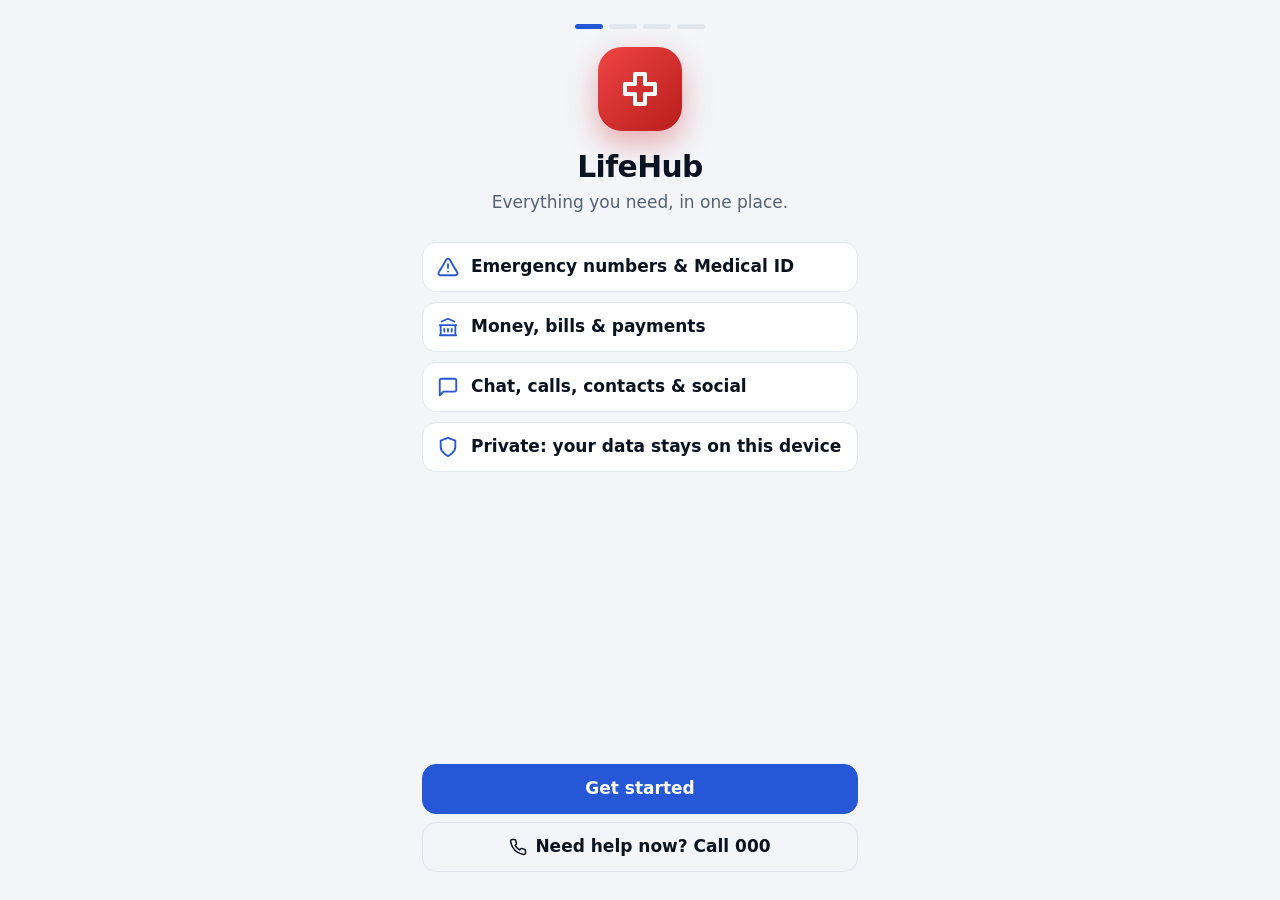
==== index.html @ 39a48b5c "Add LifeHub static PWA and GitHub Pages workflow. Serve the site from the repository root with relat" ====
<!doctype html>
<html lang="en">
<head>
<meta charset="utf-8">
<meta name="viewport" content="width=device-width, initial-scale=1, viewport-fit=cover">
<meta name="theme-color" content="#d61f1f">
<meta name="description" content="LifeHub: emergency info, health, money, messages, contacts, social and bills in one place.">
<meta name="apple-mobile-web-app-capable" content="yes">
<meta name="apple-mobile-web-app-title" content="LifeHub">
<title>LifeHub</title>
<link rel="manifest" href="manifest.webmanifest">
<link rel="icon" href="icons/icon.svg" type="image/svg+xml">
<link rel="apple-touch-icon" href="icons/icon-192.png">
<link rel="stylesheet" href="styles.css">
</head>
<body>
<div id="app" aria-live="polite"></div>
<div id="toast" role="status" aria-live="polite"></div>
<input type="file" id="fileIn" hidden>
<noscript>LifeHub needs JavaScript enabled.</noscript>
<script src="app.js"></script>
</body>
</html>
---- styles.css ----
:root{--bg:#f3f5f9;--card:#fff;--card2:#f8fafc;--text:#0b1220;--muted:#566173;--line:#e2e7ef;--primary:#2557d6;--primary-soft:#e8eefc;--red:#d61f1f;--red-soft:#fdeaea;--green:#0f8a3c;--green-soft:#e2f5e9;--amber:#a85b06;--amber-soft:#fff2d9;--shadow:0 1px 2px rgba(16,24,40,.05),0 6px 18px rgba(16,24,40,.06);--r:18px;font-size:17px;color-scheme:light}
html.ts-large{font-size:19px} html.ts-xl{font-size:21.5px}
html[data-theme=dark]{--bg:#0a0e15;--card:#141a25;--card2:#1a2230;--text:#eef2f8;--muted:#9aa6b8;--line:#253043;--primary:#7aa0ff;--primary-soft:#1b2747;--red:#ff5a5a;--red-soft:#3b1518;--green:#3ddc84;--green-soft:#0f2e1d;--amber:#ffb547;--amber-soft:#35260d;--shadow:none;color-scheme:dark}
*{box-sizing:border-box}
html,body{margin:0;background:var(--bg)}
body{color:var(--text);font-family:Inter,system-ui,-apple-system,"Segoe UI",Roboto,"Noto Sans",sans-serif;line-height:1.4;-webkit-tap-highlight-color:transparent;-webkit-font-smoothing:antialiased}
#app{max-width:480px;margin:0 auto;min-height:100vh;min-height:100dvh;position:relative;padding-bottom:env(safe-area-inset-bottom)}
a{color:inherit;text-decoration:none}
button{font:inherit;color:inherit;cursor:pointer}
input,select,textarea{font:inherit;color:var(--text)}
h1,h2,h3{margin:0;line-height:1.2}
.ic{flex:none;display:inline-block;vertical-align:middle}
.muted{color:var(--muted)} .small{font-size:.82rem} .red{color:var(--red)} .green{color:var(--green)} .amber{color:var(--amber)}
.sr{position:absolute;width:1px;height:1px;overflow:hidden;clip:rect(0 0 0 0)}
:focus-visible{outline:3px solid var(--primary);outline-offset:2px;border-radius:10px}

/* top bar */
.topbar{position:sticky;top:0;z-index:20;display:flex;align-items:center;gap:8px;padding:calc(10px + env(safe-area-inset-top)) 12px 10px;background:color-mix(in srgb,var(--bg) 88%,transparent);backdrop-filter:blur(12px);-webkit-backdrop-filter:blur(12px)}
.topbar h1{flex:1;font-size:1.3rem;font-weight:750;letter-spacing:-.01em;white-space:nowrap;overflow:hidden;text-overflow:ellipsis}
.topbar.red{background:var(--red);color:#fff}
.tb-right{display:flex;gap:6px}
.iconbtn{display:inline-grid;place-items:center;width:44px;height:44px;border-radius:14px;border:0;background:var(--card);box-shadow:var(--shadow);color:var(--text);position:relative}
.topbar.red .iconbtn{background:rgba(255,255,255,.18);color:#fff;box-shadow:none}
.iconbtn-sp{width:44px;height:44px;display:inline-block}
.content{padding:6px 16px 40px}

/* home */
.home-head{display:flex;align-items:center;gap:10px;padding:calc(18px + env(safe-area-inset-top)) 16px 12px}
.home-head .hello{flex:1}
.home-head .hello small{display:block;color:var(--muted);font-size:.9rem}
.home-head .hello b{font-size:1.55rem;letter-spacing:-.02em;font-weight:800}
.banners{display:flex;flex-direction:column;gap:10px;padding:4px 16px 28px}
.banner{display:flex;align-items:center;gap:14px;min-height:76px;padding:12px 14px;border-radius:var(--r);background:var(--card);box-shadow:var(--shadow);border:1px solid var(--line);position:relative}
.banner .chip{width:50px;height:50px;border-radius:15px;display:grid;place-items:center;flex:none;color:#fff;font-size:1.5rem}
.banner .txt{flex:1;min-width:0}
.banner .txt b{display:block;font-size:1.18rem;font-weight:750;letter-spacing:-.01em}
.banner .txt span{display:block;color:var(--muted);font-size:.86rem;white-space:nowrap;overflow:hidden;text-overflow:ellipsis}
.banner .chev{color:var(--muted)}
.banner.emergency{background:linear-gradient(135deg,#e32626,#b31515);color:#fff;border:0;min-height:96px;box-shadow:0 8px 24px rgba(214,31,31,.35)}
.banner.emergency .chip{background:rgba(255,255,255,.2)}
.banner.emergency .txt b{font-size:1.5rem;letter-spacing:.04em}
.banner.emergency .txt span,.banner.emergency .chev{color:rgba(255,255,255,.9)}
.badge{min-width:24px;height:24px;padding:0 7px;border-radius:12px;background:var(--red);color:#fff;font-size:.78rem;font-weight:700;display:inline-grid;place-items:center}
.iconbtn .badge{position:absolute;top:-4px;right:-4px;min-width:20px;height:20px;font-size:.7rem}
.demo-tag{display:inline-block;font-size:.7rem;font-weight:700;letter-spacing:.06em;text-transform:uppercase;padding:3px 8px;border-radius:8px;background:var(--amber-soft);color:var(--amber)}

/* cards & lists */
.card{background:var(--card);border-radius:var(--r);box-shadow:var(--shadow);border:1px solid var(--line);padding:14px;margin:0 0 12px}
.card h3{font-size:1.02rem;font-weight:700;display:flex;align-items:center;gap:8px;margin-bottom:8px}
.sec-h{display:flex;align-items:center;justify-content:space-between;margin:18px 2px 8px}
.sec-h h2{font-size:1.05rem;font-weight:750}
.list{background:var(--card);border-radius:var(--r);box-shadow:var(--shadow);border:1px solid var(--line);overflow:hidden;margin-bottom:12px}
.li{display:flex;align-items:center;gap:12px;padding:12px 14px;min-height:62px;border-top:1px solid var(--line);width:100%;background:none;border-left:0;border-right:0;border-bottom:0;text-align:left}
.li:first-child{border-top:0}
.li .grow{flex:1;min-width:0}
.li .grow b{display:block;font-weight:650;font-size:1rem}
.li .grow span{display:block;color:var(--muted);font-size:.85rem;overflow:hidden;text-overflow:ellipsis}
.li .amt{font-weight:750;white-space:nowrap}
.empty{padding:18px 14px;color:var(--muted);text-align:center;font-size:.92rem}
.av{width:44px;height:44px;border-radius:50%;display:grid;place-items:center;font-weight:750;color:#fff;flex:none;font-size:.95rem}
.callbtn{width:52px;height:52px;border-radius:50%;display:grid;place-items:center;background:var(--green);color:#fff;flex:none;border:0;box-shadow:0 4px 12px rgba(15,138,60,.3)}
.callbtn.red{background:var(--red);box-shadow:0 4px 12px rgba(214,31,31,.3)}
.callbtn.sm{width:44px;height:44px}
.tag{display:inline-block;font-size:.75rem;font-weight:650;padding:2px 8px;border-radius:999px;background:var(--card2);border:1px solid var(--line);color:var(--muted);margin:2px 4px 2px 0}
.tag.red{background:var(--red-soft);color:var(--red);border-color:transparent}
.tag.amber{background:var(--amber-soft);color:var(--amber);border-color:transparent}
.tag.green{background:var(--green-soft);color:var(--green);border-color:transparent}
.tag.blue{background:var(--primary-soft);color:var(--primary);border-color:transparent}
.notice{display:flex;gap:10px;align-items:flex-start;padding:10px 12px;border-radius:14px;background:var(--amber-soft);color:var(--amber);font-size:.85rem;margin-bottom:12px}
.notice.blue{background:var(--primary-soft);color:var(--primary)}

/* buttons */
.btn{display:inline-flex;align-items:center;justify-content:center;gap:8px;min-height:50px;padding:0 18px;border-radius:14px;border:1px solid var(--line);background:var(--card);font-weight:650;font-size:1rem;color:var(--text)}
.btn.primary{background:var(--primary);border-color:var(--primary);color:#fff}
.btn.redb{background:var(--red);border-color:var(--red);color:#fff}
.btn.greenb{background:var(--green);border-color:var(--green);color:#fff}
.btn.ghost{background:transparent}
.btn.danger{color:var(--red)}
.btn.full{width:100%}
.btn.sm{min-height:38px;padding:0 12px;font-size:.88rem;border-radius:11px}
.btn:disabled{opacity:.5}
.row{display:flex;align-items:center} .gap{gap:10px} .wrap{flex-wrap:wrap} .between{justify-content:space-between}
.row.gap > .btn{flex:1}
.actions{display:grid;grid-template-columns:repeat(3,1fr);gap:10px;margin:4px 0 14px}
.act{display:flex;flex-direction:column;align-items:center;gap:6px;padding:14px 6px;border-radius:16px;background:var(--card);border:1px solid var(--line);box-shadow:var(--shadow);font-weight:650;font-size:.86rem;text-align:center}
.act .ic{color:var(--primary)}
.linkbtn{background:none;border:0;color:var(--primary);font-weight:650;padding:8px;font-size:.92rem}

/* forms */
.fld{display:block;margin:0 0 12px}
.fld>span{display:block;font-size:.85rem;font-weight:650;color:var(--muted);margin:0 0 5px 2px}
.fld input,.fld select,.fld textarea,.input{width:100%;min-height:50px;padding:12px 14px;border-radius:13px;border:1.5px solid var(--line);background:var(--card2);font-size:1rem;outline:none}
.fld textarea{min-height:90px;resize:vertical}
.fld input:focus,.fld select:focus,.fld textarea:focus,.input:focus{border-color:var(--primary)}
.fld.chk{display:flex;gap:10px;align-items:center;min-height:44px}
.fld.chk input{width:24px;height:24px;min-height:0;accent-color:var(--primary)}
.fld.chk span{margin:0;color:var(--text);font-size:1rem;font-weight:550}
.searchbox{position:relative;margin:0 0 12px}
.searchbox .ic{position:absolute;left:14px;top:50%;transform:translateY(-50%);color:var(--muted)}
.searchbox input{padding-left:44px}
.switch{position:relative;width:52px;height:32px;flex:none}
.switch input{opacity:0;width:0;height:0}
.switch i{position:absolute;inset:0;border-radius:999px;background:var(--line);transition:.2s}
.switch i:after{content:"";position:absolute;left:3px;top:3px;width:26px;height:26px;border-radius:50%;background:#fff;box-shadow:0 1px 3px rgba(0,0,0,.25);transition:.2s}
.switch input:checked+i{background:var(--green)}
.switch input:checked+i:after{transform:translateX(20px)}
.seg{display:flex;background:var(--card2);border:1px solid var(--line);border-radius:13px;padding:3px;gap:3px}
.seg button{flex:1;border:0;background:none;min-height:40px;border-radius:10px;font-weight:650;font-size:.88rem;color:var(--muted)}
.seg button.on{background:var(--card);color:var(--text);box-shadow:var(--shadow)}

/* sheet */
.sheet-wrap{position:fixed;inset:0;z-index:100;display:flex;align-items:flex-end;justify-content:center}
.sheet-bg{position:absolute;inset:0;background:rgba(6,10,18,.5);opacity:0;transition:opacity .2s}
.sheet{position:relative;width:100%;max-width:480px;max-height:92vh;overflow:auto;background:var(--card);border-radius:24px 24px 0 0;padding:10px 18px calc(22px + env(safe-area-inset-bottom));transform:translateY(100%);transition:transform .25s cubic-bezier(.2,.8,.2,1)}
.sheet-wrap.open .sheet{transform:none}.sheet-wrap.open .sheet-bg{opacity:1}
.sheet h2{font-size:1.3rem;margin:6px 0 6px}
.sheet p{margin:0 0 14px}
.grab{width:44px;height:5px;border-radius:3px;background:var(--line);margin:0 auto 10px}

/* toast */
#toast{position:fixed;left:50%;bottom:calc(24px + env(safe-area-inset-bottom));transform:translate(-50%,30px);background:#111827;color:#fff;padding:12px 18px;border-radius:14px;font-weight:600;font-size:.92rem;opacity:0;pointer-events:none;transition:.25s;z-index:200;max-width:92vw;text-align:center;box-shadow:0 10px 30px rgba(0,0,0,.25)}
#toast.show{opacity:1;transform:translate(-50%,0)}

/* onboarding & lock */
.onb,.lock{min-height:100vh;min-height:100dvh;display:flex;flex-direction:column;padding:calc(24px + env(safe-area-inset-top)) 22px 28px}
.onb-dots{display:flex;gap:6px;justify-content:center;margin-bottom:18px}
.onb-dots i{width:28px;height:5px;border-radius:3px;background:var(--line)} .onb-dots i.on{background:var(--primary)}
.logo{width:84px;height:84px;border-radius:24px;background:linear-gradient(135deg,#ef4444,#b91c1c);display:grid;place-items:center;color:#fff;box-shadow:0 12px 30px rgba(214,31,31,.35);margin:0 auto}
.onb h1,.lock h1{font-size:1.75rem;font-weight:800;letter-spacing:-.02em;text-align:center;margin:18px 0 6px}
.onb .lead,.lock .lead{text-align:center;color:var(--muted);margin:0 0 22px}
.onb .spacer,.lock .spacer{flex:1}
.feat{display:grid;gap:10px;margin:6px 0 22px}
.feat div{display:flex;gap:12px;align-items:center;padding:12px 14px;background:var(--card);border-radius:14px;border:1px solid var(--line);font-weight:600}
.feat .ic{color:var(--primary)}
.method{display:flex;align-items:center;gap:14px;width:100%;padding:14px;border-radius:16px;border:2px solid var(--line);background:var(--card);margin-bottom:10px;text-align:left}
.method.on{border-color:var(--primary);background:var(--primary-soft)}
.method .mi{width:44px;height:44px;border-radius:12px;display:grid;place-items:center;background:var(--card2);border:1px solid var(--line);font-weight:800;font-size:1.15rem;flex:none}
.method b{display:block;font-size:1.02rem}.method span{color:var(--muted);font-size:.85rem}
.pin-dots{display:flex;gap:14px;justify-content:center;margin:14px 0 18px}
.pin-dots i{width:16px;height:16px;border-radius:50%;border:2px solid var(--muted)}
.pin-dots i.on{background:var(--text);border-color:var(--text)}
.pin-dots.shake{animation:shake .35s}
@keyframes shake{25%{transform:translateX(-8px)}75%{transform:translateX(8px)}}
.keypad{display:grid;grid-template-columns:repeat(3,76px);gap:14px 26px;justify-content:center;margin-bottom:14px}
.key{width:76px;height:76px;border-radius:50%;border:1px solid var(--line);background:var(--card);font-size:1.7rem;font-weight:600;box-shadow:var(--shadow)}
.key:active{background:var(--primary-soft)}
.lock-emerg{display:grid;grid-template-columns:1fr 1fr;gap:10px;margin-top:14px}
.bigbio{display:flex;flex-direction:column;align-items:center;gap:10px;width:100%;padding:22px;border-radius:20px;border:2px dashed var(--line);background:var(--card2);font-weight:650;margin-bottom:8px}
.bigbio .ic{color:var(--primary)}

/* emergency */
.sos{display:flex;align-items:center;gap:14px;padding:18px;border-radius:22px;background:linear-gradient(135deg,#e32626,#b31515);color:#fff;box-shadow:0 10px 26px rgba(214,31,31,.35);margin-bottom:12px}
.sos .num{font-size:2.4rem;font-weight:850;letter-spacing:.04em;line-height:1}
.sos .grow{flex:1}.sos small{display:block;opacity:.9;font-size:.88rem;margin-top:4px}
.sos .callbtn{width:64px;height:64px;background:#fff;color:var(--red)}
.qgrid{display:grid;grid-template-columns:1fr 1fr;gap:10px;margin-bottom:12px}
.qbtn{display:flex;flex-direction:column;gap:6px;padding:14px;border-radius:16px;background:var(--card);border:1px solid var(--line);box-shadow:var(--shadow);font-weight:700;text-align:left}
.qbtn .ic{color:var(--red)} .qbtn span{font-weight:500;font-size:.8rem;color:var(--muted)}
.num-pill{font-weight:800;font-variant-numeric:tabular-nums;color:var(--red);white-space:nowrap}

/* medical */
.medhead{display:grid;grid-template-columns:1fr 1fr;gap:10px;margin-bottom:12px}
.stat{padding:14px;border-radius:16px;background:var(--card);border:1px solid var(--line);box-shadow:var(--shadow)}
.stat small{display:block;color:var(--muted);font-weight:650;font-size:.78rem;text-transform:uppercase;letter-spacing:.05em}
.stat b{font-size:1.6rem;font-weight:850}
.stat.redbg{background:var(--red-soft);border-color:transparent}.stat.redbg b{color:var(--red)}
.mid-hero{background:linear-gradient(135deg,#e32626,#b31515);color:#fff;border-radius:22px;padding:18px;margin-bottom:12px}
.mid-hero h2{font-size:1.5rem}.mid-hero .row{gap:18px;margin-top:10px}
.mid-hero small{display:block;opacity:.85;font-size:.75rem;text-transform:uppercase;letter-spacing:.06em}
.mid-hero b{font-size:1.3rem}

/* banking */
.bcards{display:flex;gap:12px;overflow-x:auto;scroll-snap-type:x mandatory;margin:0 -16px 12px;padding:4px 16px 8px}
.bcard{flex:0 0 82%;scroll-snap-align:center;border-radius:20px;padding:16px;color:#fff;min-height:150px;display:flex;flex-direction:column;justify-content:space-between;box-shadow:0 10px 24px rgba(16,24,40,.18);border:0;text-align:left}
.bcard small{opacity:.85}.bcard .bal{font-size:1.8rem;font-weight:800;letter-spacing:-.02em}
.total{display:flex;justify-content:space-between;align-items:baseline;margin:2px 2px 10px}
.total b{font-size:1.6rem;font-weight:850;letter-spacing:-.02em}
.paycard{border-radius:22px;padding:18px;color:#fff;min-height:190px;display:flex;flex-direction:column;justify-content:space-between;box-shadow:0 14px 30px rgba(16,24,40,.25);margin-bottom:14px}
.feebox{border:1px solid var(--line);border-radius:16px;background:var(--card);overflow:hidden;margin-bottom:14px}
.feebox div{display:flex;justify-content:space-between;padding:12px 14px;border-top:1px solid var(--line)}
.feebox div:first-child{border-top:0}
.feebox .tot{font-weight:800;font-size:1.1rem;background:var(--card2)}
.nfc{display:grid;place-items:center;margin:26px auto 18px;width:190px;height:190px;border-radius:50%;background:var(--primary-soft);color:var(--primary);position:relative}
.nfc:before,.nfc:after{content:"";position:absolute;inset:0;border-radius:50%;border:3px solid var(--primary);opacity:0;animation:ring 2s infinite}
.nfc:after{animation-delay:1s}
@keyframes ring{0%{transform:scale(.7);opacity:.8}100%{transform:scale(1.25);opacity:0}}
.okc{width:110px;height:110px;border-radius:50%;background:var(--green);color:#fff;display:grid;place-items:center;margin:30px auto 16px;box-shadow:0 12px 30px rgba(15,138,60,.35)}
.amount-in{font-size:2.2rem!important;font-weight:800;text-align:center}

/* chat */
.netchip{display:inline-flex;align-items:center;gap:6px;padding:6px 11px;border-radius:999px;font-size:.8rem;font-weight:700;background:var(--green-soft);color:var(--green)}
.netchip.warn{background:var(--amber-soft);color:var(--amber)}.netchip.bad{background:var(--red-soft);color:var(--red)}
.thread{display:flex;flex-direction:column;height:100vh;height:100dvh}
.msgs{flex:1;overflow-y:auto;padding:10px 14px;display:flex;flex-direction:column;gap:6px}
.bub{max-width:78%;padding:10px 14px;border-radius:20px;background:var(--card);border:1px solid var(--line);font-size:1rem;word-wrap:break-word}
.bub.me{align-self:flex-end;background:var(--primary);color:#fff;border-color:var(--primary);border-bottom-right-radius:6px}
.bub.them{align-self:flex-start;border-bottom-left-radius:6px}
.bub time{display:block;font-size:.7rem;opacity:.7;margin-top:3px}
.composer{display:flex;gap:8px;padding:10px 12px calc(10px + env(safe-area-inset-bottom));border-top:1px solid var(--line);background:var(--card)}
.composer input{flex:1;min-height:48px;border-radius:24px;border:1.5px solid var(--line);background:var(--card2);padding:0 16px;outline:none}
.composer button{width:48px;height:48px;border-radius:50%;border:0;background:var(--primary);color:#fff;display:grid;place-items:center}
.call{min-height:100vh;min-height:100dvh;background:linear-gradient(180deg,#0f172a,#1e293b);color:#fff;display:flex;flex-direction:column;align-items:center;padding:calc(40px + env(safe-area-inset-top)) 20px 40px;position:relative;overflow:hidden}
.call video{position:absolute;inset:0;width:100%;height:100%;object-fit:cover;opacity:.9}
.call .over{position:relative;display:flex;flex-direction:column;align-items:center;flex:1;width:100%}
.call .av{width:120px;height:120px;font-size:2.4rem;margin:30px 0 16px}
.call h1{font-size:1.8rem}
.call-ctrls{display:flex;gap:22px;margin-top:auto}
.call-ctrls button{width:66px;height:66px;border-radius:50%;border:0;background:rgba(255,255,255,.15);color:#fff;display:grid;place-items:center}
.call-ctrls button.on{background:#fff;color:#0f172a}
.call-ctrls .end{background:var(--red)}

/* social */
.plats{display:grid;grid-template-columns:repeat(2,1fr);gap:10px;margin-bottom:12px}
.plat{display:flex;align-items:center;gap:10px;padding:12px;border-radius:16px;background:var(--card);border:1px solid var(--line);box-shadow:var(--shadow);text-align:left;position:relative}
.pl{width:42px;height:42px;border-radius:12px;display:grid;place-items:center;color:#fff;font-weight:850;flex:none;font-size:1rem}
.plat b{display:block;font-size:.95rem}
.counts{display:flex;gap:6px;margin-top:3px}
.cnt{display:inline-flex;align-items:center;gap:3px;font-size:.75rem;font-weight:750;padding:1px 7px;border-radius:999px;background:var(--red-soft);color:var(--red)}
.cnt.zero{background:var(--card2);color:var(--muted)}
.compose textarea{width:100%;min-height:84px;border:0;background:transparent;resize:none;outline:none;font-size:1.02rem}
.preview{position:relative;margin:6px 0}.preview img,.preview video{width:100%;border-radius:14px;max-height:240px;object-fit:cover}
.chkrow{display:flex;flex-wrap:wrap;gap:8px;margin:8px 0 12px}
.chkp{display:inline-flex;align-items:center;gap:6px;padding:8px 12px;border-radius:999px;border:1.5px solid var(--line);font-weight:650;font-size:.86rem;cursor:pointer;background:var(--card2)}
.chkp input{accent-color:var(--primary);width:18px;height:18px}
.chkp:has(input:checked){border-color:var(--primary);background:var(--primary-soft);color:var(--primary)}

/* utilities */
.sumgrid{display:grid;grid-template-columns:1fr 1fr;gap:10px;margin-bottom:12px}
.sum{border-radius:18px;padding:14px}
.sum small{display:block;font-weight:700;font-size:.78rem;text-transform:uppercase;letter-spacing:.05em}
.sum b{font-size:1.65rem;font-weight:850;letter-spacing:-.02em}
.sum.owed{background:var(--red-soft);color:var(--red)}.sum.cred{background:var(--green-soft);color:var(--green)}
.bill.overdue{background:var(--red-soft)}
.bill .due{font-size:.82rem;font-weight:650}
.bill.paid .grow b,.bill.paid .amt{opacity:.5;text-decoration:line-through}

/* apps */
.appgrid{display:grid;grid-template-columns:repeat(4,1fr);gap:12px;margin-bottom:14px}
.app{display:flex;flex-direction:column;align-items:center;gap:6px;font-size:.78rem;font-weight:600;text-align:center;background:none;border:0;padding:0}
.app .ai{width:62px;height:62px;border-radius:18px;background:var(--card);border:1px solid var(--line);box-shadow:var(--shadow);display:grid;place-items:center;font-size:1.8rem}
.app.add .ai{border-style:dashed;color:var(--muted);box-shadow:none;background:transparent}
.reorder .li{min-height:56px}
.reorder .mv{width:40px;height:40px;border-radius:10px;border:1px solid var(--line);background:var(--card2);display:grid;place-items:center}
.reorder .mv:disabled{opacity:.3}
.footnote{color:var(--muted);font-size:.8rem;text-align:center;margin:18px 8px}

.li .grow .red,.li .grow span.red{color:var(--red)} .li .grow .amber{color:var(--amber)} .li .grow .green{color:var(--green)}
.li .grow span.tag{display:inline-block}
.li .grow span.tag.red{color:var(--red)}
.banner .txt em.owe{font-style:normal;font-weight:750;color:var(--red)}
.btn.sm{white-space:nowrap}
.bill .due{color:var(--muted);margin-top:2px}
.method b{color:var(--text)}
.bill .due span{display:inline}

/* ---- plans, ads, premium perks ---- */
.adslot{display:flex;align-items:center;gap:10px;margin:-14px 16px 24px;min-height:54px;max-height:64px;padding:8px 8px 8px 12px;border-radius:14px;border:1px dashed var(--line);background:var(--card2);font-size:.82rem;overflow:hidden}
.ad-lbl{flex:none;font-size:.66rem;font-weight:800;letter-spacing:.06em;padding:2px 6px;border-radius:6px;border:1px solid var(--muted);color:var(--muted)}
.ad-txt{flex:1;min-width:0}.ad-txt b,.ad-txt span{display:block;white-space:nowrap;overflow:hidden;text-overflow:ellipsis}
.ad-txt b{font-weight:650;font-size:.86rem}.ad-txt span{color:var(--muted);font-size:.76rem}
.ad-net{flex:1;min-width:0;height:50px}
.ad-go{flex:none;color:var(--primary);font-weight:700;font-size:.8rem;white-space:nowrap}
.ad-x{flex:none;width:36px;height:36px;border-radius:10px;border:0;background:none;color:var(--muted);display:grid;place-items:center}
.pbadge{display:inline-flex;align-items:center;gap:2px;vertical-align:middle;font-size:.68rem;font-weight:800;letter-spacing:.03em;padding:3px 8px;border-radius:999px;background:linear-gradient(135deg,#f5c451,#e09a1a);color:#3b2600;white-space:nowrap}
.plan-hero{padding:16px;border-radius:18px;background:var(--card);border:1px solid var(--line);box-shadow:var(--shadow);margin-bottom:12px}
.plan-hero.on{background:linear-gradient(135deg,#1e293b,#0f172a);color:#fff;border:0}
.cmp{background:var(--card);border:1px solid var(--line);border-radius:18px;overflow:hidden;box-shadow:var(--shadow);margin-bottom:14px;font-size:.84rem}
.cmp-h,.cmp-r{display:grid;grid-template-columns:1.25fr 1fr 1fr;gap:8px;padding:10px 12px;align-items:center}
.cmp-r{border-top:1px solid var(--line)}.cmp-r span:first-child{font-weight:650}
.cmp-h{background:var(--card2);font-size:.9rem}.cmp .pc{color:var(--primary);font-weight:700}
.price{display:flex;align-items:baseline;gap:8px;justify-content:center;margin:4px 0 14px}.price b{font-size:2.2rem;font-weight:850;letter-spacing:-.02em}.price span{color:var(--muted);font-size:.85rem}
.swatches{display:flex;flex-wrap:wrap;gap:10px;margin-top:10px}
.sw{width:40px;height:40px;border-radius:50%;border:3px solid var(--card);box-shadow:0 0 0 1px var(--line);color:#fff;display:grid;place-items:center}
.sw.on{box-shadow:0 0 0 3px var(--text)}
.skin{min-height:40px;padding:0 12px;border-radius:12px;border:1.5px solid var(--line);background:var(--card2);font-weight:650;font-size:.85rem;display:inline-flex;align-items:center;gap:4px}
.skin.on{border-color:var(--primary);color:var(--primary)}
.skin-midnight{background:#000;color:#fff;border-color:#333}.skin-forest{background:#123524;color:#d9f2e3;border-color:#1f4d35}
html[data-skin=midnight]{--bg:#000;--card:#0b0b0d;--card2:#121216;--line:#232329;--text:#f5f5f7;--muted:#9a9aa5}
html[data-skin=forest]{--bg:#0b1d15;--card:#11281d;--card2:#163224;--line:#21452f;--text:#e8f5ec;--muted:#9cc2ab;--green:#5ee39a;--green-soft:#123d27}
html.fast .sheet{transition-duration:.12s}html.fast .sheet-bg{transition-duration:.08s}html.fast #toast{transition-duration:.12s}
html.fast .switch i,html.fast .switch i:after{transition-duration:.1s}
html.icons-glass .banner .chip{border-radius:50%;background-image:linear-gradient(145deg,rgba(255,255,255,.45),rgba(255,255,255,0) 60%);box-shadow:inset 0 1px 1px rgba(255,255,255,.6),0 6px 14px rgba(0,0,0,.18)}
html.icons-glass .banner .chip .ic{stroke-width:1.7}
@media (prefers-reduced-motion:reduce){*{transition-duration:.01ms!important;animation-duration:.01ms!important}}
.updated{display:flex;align-items:center;gap:6px;margin:0 2px 8px}.updated .linkbtn{margin-left:auto;padding:4px}
.ptr{position:fixed;top:0;left:50%;transform:translate(-50%,-60px);z-index:150;background:var(--card);border:1px solid var(--line);box-shadow:var(--shadow);border-radius:999px;padding:8px 14px;font-weight:650;font-size:.85rem;opacity:0;transition:opacity .15s}
.ptr.show{opacity:1}
img{image-rendering:auto}
html.fast img{image-rendering:high-quality}
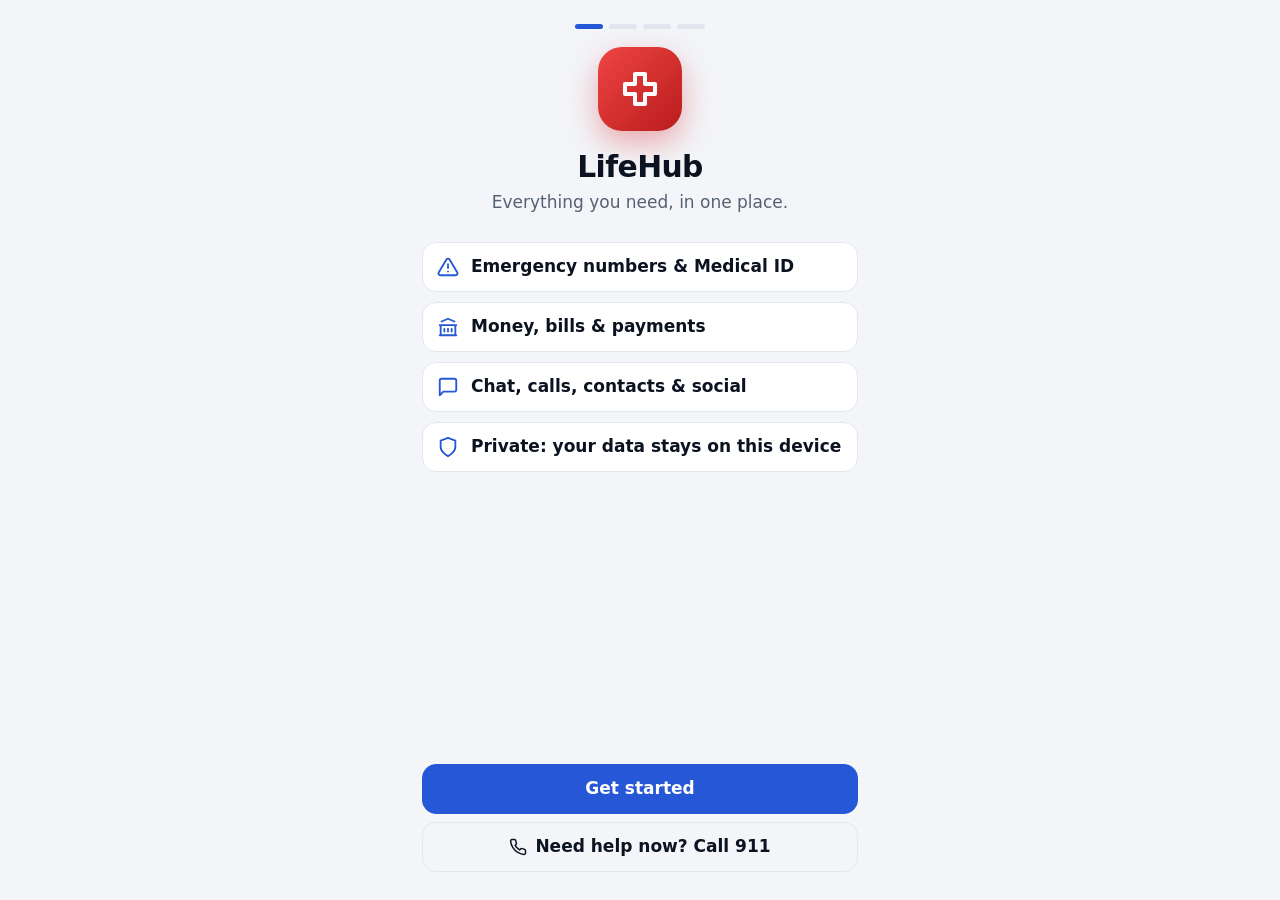
==== commit 36071433: "Add full language support with lazy translation files. Detect the UI language on first run, keep it " ====
--- a/index.html
+++ b/index.html
@@ -1,5 +1,5 @@
 <!doctype html>
-<html lang="en">
+<html lang="en-AU">
 <head>
 <meta charset="utf-8">
 <meta name="viewport" content="width=device-width, initial-scale=1, viewport-fit=cover">
@@ -18,6 +18,11 @@
 <div id="toast" role="status" aria-live="polite"></div>
 <input type="file" id="fileIn" hidden>
 <noscript>LifeHub needs JavaScript enabled.</noscript>
+<script src="i18n.js"></script>
+<script src="safety.js"></script>
 <script src="app.js"></script>
+<script>
+if ('serviceWorker' in navigator && /^https?:$/.test(location.protocol)) addEventListener('load', function () { navigator.serviceWorker.register('./sw.js', { scope: './' }).catch(function () {}); });
+</script>
 </body>
 </html>
--- a/styles.css
+++ b/styles.css
@@ -3,8 +3,9 @@
 html[data-theme=dark]{--bg:#0a0e15;--card:#141a25;--card2:#1a2230;--text:#eef2f8;--muted:#9aa6b8;--line:#253043;--primary:#7aa0ff;--primary-soft:#1b2747;--red:#ff5a5a;--red-soft:#3b1518;--green:#3ddc84;--green-soft:#0f2e1d;--amber:#ffb547;--amber-soft:#35260d;--shadow:none;color-scheme:dark}
 *{box-sizing:border-box}
 html,body{margin:0;background:var(--bg)}
-body{color:var(--text);font-family:Inter,system-ui,-apple-system,"Segoe UI",Roboto,"Noto Sans",sans-serif;line-height:1.4;-webkit-tap-highlight-color:transparent;-webkit-font-smoothing:antialiased}
-#app{max-width:480px;margin:0 auto;min-height:100vh;min-height:100dvh;position:relative;padding-bottom:env(safe-area-inset-bottom)}
+body{color:var(--text);font-family:system-ui,-apple-system,"Segoe UI",Roboto,"Noto Sans","Noto Sans Arabic","Noto Naskh Arabic","Noto Sans Hebrew","Noto Sans Devanagari","Noto Sans Bengali","Noto Sans Thai","Noto Sans SC","Noto Sans TC","Noto Sans JP","Noto Sans KR",sans-serif;line-height:1.4;-webkit-tap-highlight-color:transparent;-webkit-font-smoothing:antialiased}
+#app{max-width:480px;margin:0 auto;min-height:100vh;min-height:100dvh;position:relative;padding-bottom:env(safe-area-inset-bottom);overflow-x:clip}
+[dir=rtl] .ic.dir{transform:scaleX(-1)}
 a{color:inherit;text-decoration:none}
 button{font:inherit;color:inherit;cursor:pointer}
 input,select,textarea{font:inherit;color:var(--text)}
@@ -29,19 +30,20 @@
 .home-head .hello{flex:1}
 .home-head .hello small{display:block;color:var(--muted);font-size:.9rem}
 .home-head .hello b{font-size:1.55rem;letter-spacing:-.02em;font-weight:800}
-.banners{display:flex;flex-direction:column;gap:10px;padding:4px 16px 28px}
-.banner{display:flex;align-items:center;gap:14px;min-height:76px;padding:12px 14px;border-radius:var(--r);background:var(--card);box-shadow:var(--shadow);border:1px solid var(--line);position:relative}
+.banners{display:flex;flex-direction:column;gap:8px;padding:4px 16px 24px}
+.banner{display:flex;align-items:center;gap:14px;min-height:68px;padding:10px 14px;border-radius:var(--r);background:var(--card);box-shadow:var(--shadow);border:1px solid var(--line);position:relative}
 .banner .chip{width:50px;height:50px;border-radius:15px;display:grid;place-items:center;flex:none;color:#fff;font-size:1.5rem}
 .banner .txt{flex:1;min-width:0}
-.banner .txt b{display:block;font-size:1.18rem;font-weight:750;letter-spacing:-.01em}
-.banner .txt span{display:block;color:var(--muted);font-size:.86rem;white-space:nowrap;overflow:hidden;text-overflow:ellipsis}
+.banner .txt b{display:block;font-size:1.18rem;font-weight:750;letter-spacing:-.01em;overflow-wrap:anywhere}
+.banner .txt span{display:block;color:var(--muted);font-size:.86rem;overflow:hidden;display:-webkit-box;-webkit-line-clamp:2;-webkit-box-orient:vertical}
+html:is([lang|=ja],[lang|=zh],[lang|=ko]) .banner .txt b,html:is([lang|=ja],[lang|=zh],[lang|=ko]) .home-head .hello b{letter-spacing:0}
 .banner .chev{color:var(--muted)}
 .banner.emergency{background:linear-gradient(135deg,#e32626,#b31515);color:#fff;border:0;min-height:96px;box-shadow:0 8px 24px rgba(214,31,31,.35)}
 .banner.emergency .chip{background:rgba(255,255,255,.2)}
 .banner.emergency .txt b{font-size:1.5rem;letter-spacing:.04em}
 .banner.emergency .txt span,.banner.emergency .chev{color:rgba(255,255,255,.9)}
 .badge{min-width:24px;height:24px;padding:0 7px;border-radius:12px;background:var(--red);color:#fff;font-size:.78rem;font-weight:700;display:inline-grid;place-items:center}
-.iconbtn .badge{position:absolute;top:-4px;right:-4px;min-width:20px;height:20px;font-size:.7rem}
+.iconbtn .badge{position:absolute;top:-4px;inset-inline-end:-4px;min-width:20px;height:20px;font-size:.7rem}
 .demo-tag{display:inline-block;font-size:.7rem;font-weight:700;letter-spacing:.06em;text-transform:uppercase;padding:3px 8px;border-radius:8px;background:var(--amber-soft);color:var(--amber)}
 
 /* cards & lists */
@@ -50,12 +52,12 @@
 .sec-h{display:flex;align-items:center;justify-content:space-between;margin:18px 2px 8px}
 .sec-h h2{font-size:1.05rem;font-weight:750}
 .list{background:var(--card);border-radius:var(--r);box-shadow:var(--shadow);border:1px solid var(--line);overflow:hidden;margin-bottom:12px}
-.li{display:flex;align-items:center;gap:12px;padding:12px 14px;min-height:62px;border-top:1px solid var(--line);width:100%;background:none;border-left:0;border-right:0;border-bottom:0;text-align:left}
+.li{display:flex;align-items:center;gap:12px;padding:12px 14px;min-height:62px;border-top:1px solid var(--line);width:100%;background:none;border-inline:0;border-bottom:0;text-align:start}
 .li:first-child{border-top:0}
 .li .grow{flex:1;min-width:0}
 .li .grow b{display:block;font-weight:650;font-size:1rem}
 .li .grow span{display:block;color:var(--muted);font-size:.85rem;overflow:hidden;text-overflow:ellipsis}
-.li .amt{font-weight:750;white-space:nowrap}
+.li .amt{font-weight:750;white-space:normal;text-align:end;max-width:48%;overflow-wrap:anywhere;flex:none;line-height:1.2}
 .empty{padding:18px 14px;color:var(--muted);text-align:center;font-size:.92rem}
 .av{width:44px;height:44px;border-radius:50%;display:grid;place-items:center;font-weight:750;color:#fff;flex:none;font-size:.95rem}
 .callbtn{width:52px;height:52px;border-radius:50%;display:grid;place-items:center;background:var(--green);color:#fff;flex:none;border:0;box-shadow:0 4px 12px rgba(15,138,60,.3)}
@@ -70,7 +72,7 @@
 .notice.blue{background:var(--primary-soft);color:var(--primary)}
 
 /* buttons */
-.btn{display:inline-flex;align-items:center;justify-content:center;gap:8px;min-height:50px;padding:0 18px;border-radius:14px;border:1px solid var(--line);background:var(--card);font-weight:650;font-size:1rem;color:var(--text)}
+.btn{display:inline-flex;align-items:center;justify-content:center;gap:8px;min-height:50px;padding:8px 18px;border-radius:14px;border:1px solid var(--line);background:var(--card);font-weight:650;font-size:1rem;color:var(--text);text-align:center;overflow-wrap:anywhere;white-space:normal}
 .btn.primary{background:var(--primary);border-color:var(--primary);color:#fff}
 .btn.redb{background:var(--red);border-color:var(--red);color:#fff}
 .btn.greenb{background:var(--green);border-color:var(--green);color:#fff}
@@ -96,16 +98,17 @@
 .fld.chk input{width:24px;height:24px;min-height:0;accent-color:var(--primary)}
 .fld.chk span{margin:0;color:var(--text);font-size:1rem;font-weight:550}
 .searchbox{position:relative;margin:0 0 12px}
-.searchbox .ic{position:absolute;left:14px;top:50%;transform:translateY(-50%);color:var(--muted)}
-.searchbox input{padding-left:44px}
+.searchbox .ic{position:absolute;inset-inline-start:14px;top:50%;transform:translateY(-50%);color:var(--muted)}
+.searchbox input{padding-inline-start:44px}
 .switch{position:relative;width:52px;height:32px;flex:none}
 .switch input{opacity:0;width:0;height:0}
 .switch i{position:absolute;inset:0;border-radius:999px;background:var(--line);transition:.2s}
-.switch i:after{content:"";position:absolute;left:3px;top:3px;width:26px;height:26px;border-radius:50%;background:#fff;box-shadow:0 1px 3px rgba(0,0,0,.25);transition:.2s}
+.switch i:after{content:"";position:absolute;inset-inline-start:3px;top:3px;width:26px;height:26px;border-radius:50%;background:#fff;box-shadow:0 1px 3px rgba(0,0,0,.25);transition:.2s}
 .switch input:checked+i{background:var(--green)}
 .switch input:checked+i:after{transform:translateX(20px)}
+[dir=rtl] .switch input:checked+i:after{transform:translateX(-20px)}
 .seg{display:flex;background:var(--card2);border:1px solid var(--line);border-radius:13px;padding:3px;gap:3px}
-.seg button{flex:1;border:0;background:none;min-height:40px;border-radius:10px;font-weight:650;font-size:.88rem;color:var(--muted)}
+.seg button{flex:1;border:0;background:none;min-height:40px;border-radius:10px;font-weight:650;font-size:.88rem;color:var(--muted);white-space:normal;line-height:1.15;padding:4px}
 .seg button.on{background:var(--card);color:var(--text);box-shadow:var(--shadow)}
 
 /* sheet */
@@ -132,7 +135,7 @@
 .feat{display:grid;gap:10px;margin:6px 0 22px}
 .feat div{display:flex;gap:12px;align-items:center;padding:12px 14px;background:var(--card);border-radius:14px;border:1px solid var(--line);font-weight:600}
 .feat .ic{color:var(--primary)}
-.method{display:flex;align-items:center;gap:14px;width:100%;padding:14px;border-radius:16px;border:2px solid var(--line);background:var(--card);margin-bottom:10px;text-align:left}
+.method{display:flex;align-items:center;gap:14px;width:100%;padding:14px;border-radius:16px;border:2px solid var(--line);background:var(--card);margin-bottom:10px;text-align:start}
 .method.on{border-color:var(--primary);background:var(--primary-soft)}
 .method .mi{width:44px;height:44px;border-radius:12px;display:grid;place-items:center;background:var(--card2);border:1px solid var(--line);font-weight:800;font-size:1.15rem;flex:none}
 .method b{display:block;font-size:1.02rem}.method span{color:var(--muted);font-size:.85rem}
@@ -154,7 +157,7 @@
 .sos .grow{flex:1}.sos small{display:block;opacity:.9;font-size:.88rem;margin-top:4px}
 .sos .callbtn{width:64px;height:64px;background:#fff;color:var(--red)}
 .qgrid{display:grid;grid-template-columns:1fr 1fr;gap:10px;margin-bottom:12px}
-.qbtn{display:flex;flex-direction:column;gap:6px;padding:14px;border-radius:16px;background:var(--card);border:1px solid var(--line);box-shadow:var(--shadow);font-weight:700;text-align:left}
+.qbtn{display:flex;flex-direction:column;gap:6px;padding:14px;border-radius:16px;background:var(--card);border:1px solid var(--line);box-shadow:var(--shadow);font-weight:700;text-align:start}
 .qbtn .ic{color:var(--red)} .qbtn span{font-weight:500;font-size:.8rem;color:var(--muted)}
 .num-pill{font-weight:800;font-variant-numeric:tabular-nums;color:var(--red);white-space:nowrap}
 
@@ -171,13 +174,14 @@
 
 /* banking */
 .bcards{display:flex;gap:12px;overflow-x:auto;scroll-snap-type:x mandatory;margin:0 -16px 12px;padding:4px 16px 8px}
-.bcard{flex:0 0 82%;scroll-snap-align:center;border-radius:20px;padding:16px;color:#fff;min-height:150px;display:flex;flex-direction:column;justify-content:space-between;box-shadow:0 10px 24px rgba(16,24,40,.18);border:0;text-align:left}
-.bcard small{opacity:.85}.bcard .bal{font-size:1.8rem;font-weight:800;letter-spacing:-.02em}
-.total{display:flex;justify-content:space-between;align-items:baseline;margin:2px 2px 10px}
-.total b{font-size:1.6rem;font-weight:850;letter-spacing:-.02em}
+.bcard{flex:0 0 82%;scroll-snap-align:center;border-radius:20px;padding:16px;color:#fff;min-height:150px;display:flex;flex-direction:column;justify-content:space-between;box-shadow:0 10px 24px rgba(16,24,40,.18);border:0;text-align:start}
+.bcard small{opacity:.85}.bcard .bal{font-size:clamp(1.15rem,5vw,1.8rem);font-weight:800;letter-spacing:-.02em;overflow-wrap:anywhere;line-height:1.15}
+.total{display:flex;justify-content:space-between;align-items:baseline;flex-wrap:wrap;gap:4px 10px;margin:2px 2px 10px}
+.total b{font-size:clamp(1.05rem,4.8vw,1.6rem);font-weight:850;letter-spacing:-.02em;overflow-wrap:anywhere;text-align:end;max-width:100%;line-height:1.15}
 .paycard{border-radius:22px;padding:18px;color:#fff;min-height:190px;display:flex;flex-direction:column;justify-content:space-between;box-shadow:0 14px 30px rgba(16,24,40,.25);margin-bottom:14px}
 .feebox{border:1px solid var(--line);border-radius:16px;background:var(--card);overflow:hidden;margin-bottom:14px}
-.feebox div{display:flex;justify-content:space-between;padding:12px 14px;border-top:1px solid var(--line)}
+.feebox div{display:flex;justify-content:space-between;flex-wrap:wrap;gap:4px 12px;padding:12px 14px;border-top:1px solid var(--line)}
+.feebox div span:last-child,.feebox div b{overflow-wrap:anywhere;text-align:end}
 .feebox div:first-child{border-top:0}
 .feebox .tot{font-weight:800;font-size:1.1rem;background:var(--card2)}
 .nfc{display:grid;place-items:center;margin:26px auto 18px;width:190px;height:190px;border-radius:50%;background:var(--primary-soft);color:var(--primary);position:relative}
@@ -193,8 +197,8 @@
 .thread{display:flex;flex-direction:column;height:100vh;height:100dvh}
 .msgs{flex:1;overflow-y:auto;padding:10px 14px;display:flex;flex-direction:column;gap:6px}
 .bub{max-width:78%;padding:10px 14px;border-radius:20px;background:var(--card);border:1px solid var(--line);font-size:1rem;word-wrap:break-word}
-.bub.me{align-self:flex-end;background:var(--primary);color:#fff;border-color:var(--primary);border-bottom-right-radius:6px}
-.bub.them{align-self:flex-start;border-bottom-left-radius:6px}
+.bub.me{align-self:flex-end;background:var(--primary);color:#fff;border-color:var(--primary);border-end-end-radius:6px}
+.bub.them{align-self:flex-start;border-end-start-radius:6px}
 .bub time{display:block;font-size:.7rem;opacity:.7;margin-top:3px}
 .composer{display:flex;gap:8px;padding:10px 12px calc(10px + env(safe-area-inset-bottom));border-top:1px solid var(--line);background:var(--card)}
 .composer input{flex:1;min-height:48px;border-radius:24px;border:1.5px solid var(--line);background:var(--card2);padding:0 16px;outline:none}
@@ -228,7 +232,7 @@
 .sumgrid{display:grid;grid-template-columns:1fr 1fr;gap:10px;margin-bottom:12px}
 .sum{border-radius:18px;padding:14px}
 .sum small{display:block;font-weight:700;font-size:.78rem;text-transform:uppercase;letter-spacing:.05em}
-.sum b{font-size:1.65rem;font-weight:850;letter-spacing:-.02em}
+.sum b{font-size:clamp(.95rem,4.2vw,1.65rem);font-weight:850;letter-spacing:-.02em;overflow-wrap:anywhere;line-height:1.15}
 .sum.owed{background:var(--red-soft);color:var(--red)}.sum.cred{background:var(--green-soft);color:var(--green)}
 .bill.overdue{background:var(--red-soft)}
 .bill .due{font-size:.82rem;font-weight:650}
@@ -243,6 +247,20 @@
 .reorder .mv{width:40px;height:40px;border-radius:10px;border:1px solid var(--line);background:var(--card2);display:grid;place-items:center}
 .reorder .mv:disabled{opacity:.3}
 .footnote{color:var(--muted);font-size:.8rem;text-align:center;margin:18px 8px}
+.demoline{display:flex;align-items:flex-start;gap:8px;margin:0 0 12px;font-size:.95rem;line-height:1.35}
+.demoline .tag{flex:none;margin:1px 0 0}
+.legalfoot{display:flex;flex-wrap:wrap;justify-content:center;gap:6px 14px;padding:4px 16px 28px;font-size:.82rem;color:var(--muted)}
+.legalfoot a{text-decoration:underline;text-underline-offset:3px}
+.thread .legalfoot{padding:2px 12px 8px}
+.call .legalfoot{padding:14px 0 0}
+.call .legalfoot a{color:#fff}
+.legal{max-width:40rem;margin:0 auto;padding:28px 20px 72px}
+.legal h1{font-size:1.85rem;margin:10px 0 6px}
+.legal h2{font-size:1.2rem;margin:26px 0 8px}
+.legal p,.legal li{font-size:1.05rem;line-height:1.5}
+.legal ul{padding-inline-start:1.2rem}
+.legal a{color:var(--primary);text-decoration:underline;text-underline-offset:2px}
+.legal .legal-nav{margin-top:28px}
 
 .li .grow .red,.li .grow span.red{color:var(--red)} .li .grow .amber{color:var(--amber)} .li .grow .green{color:var(--green)}
 .li .grow span.tag{display:inline-block}
@@ -268,7 +286,7 @@
 .cmp-h,.cmp-r{display:grid;grid-template-columns:1.25fr 1fr 1fr;gap:8px;padding:10px 12px;align-items:center}
 .cmp-r{border-top:1px solid var(--line)}.cmp-r span:first-child{font-weight:650}
 .cmp-h{background:var(--card2);font-size:.9rem}.cmp .pc{color:var(--primary);font-weight:700}
-.price{display:flex;align-items:baseline;gap:8px;justify-content:center;margin:4px 0 14px}.price b{font-size:2.2rem;font-weight:850;letter-spacing:-.02em}.price span{color:var(--muted);font-size:.85rem}
+.price{display:flex;align-items:baseline;flex-wrap:wrap;gap:8px;justify-content:center;margin:4px 0 14px;text-align:center}.price b{font-size:clamp(1.05rem,5vw,2.2rem);font-weight:850;letter-spacing:-.02em;overflow-wrap:anywhere}.price.placeholder b{font-size:clamp(1rem,4.2vw,1.35rem);font-weight:750}.price span{color:var(--muted);font-size:.85rem}
 .swatches{display:flex;flex-wrap:wrap;gap:10px;margin-top:10px}
 .sw{width:40px;height:40px;border-radius:50%;border:3px solid var(--card);box-shadow:0 0 0 1px var(--line);color:#fff;display:grid;place-items:center}
 .sw.on{box-shadow:0 0 0 3px var(--text)}
@@ -282,8 +300,69 @@
 html.icons-glass .banner .chip{border-radius:50%;background-image:linear-gradient(145deg,rgba(255,255,255,.45),rgba(255,255,255,0) 60%);box-shadow:inset 0 1px 1px rgba(255,255,255,.6),0 6px 14px rgba(0,0,0,.18)}
 html.icons-glass .banner .chip .ic{stroke-width:1.7}
 @media (prefers-reduced-motion:reduce){*{transition-duration:.01ms!important;animation-duration:.01ms!important}}
-.updated{display:flex;align-items:center;gap:6px;margin:0 2px 8px}.updated .linkbtn{margin-left:auto;padding:4px}
+.updated{display:flex;align-items:center;gap:6px;margin:0 2px 8px}.updated .linkbtn{margin-inline-start:auto;padding:4px}
 .ptr{position:fixed;top:0;left:50%;transform:translate(-50%,-60px);z-index:150;background:var(--card);border:1px solid var(--line);box-shadow:var(--shadow);border-radius:999px;padding:8px 14px;font-weight:650;font-size:.85rem;opacity:0;transition:opacity .15s}
 .ptr.show{opacity:1}
 img{image-rendering:auto}
 html.fast img{image-rendering:high-quality}
+
+/* calendar & location */
+.cal-nav{display:flex;align-items:center;justify-content:space-between;gap:8px;margin:0 0 8px}
+.cal-nav b{flex:1;text-align:center;font-size:1.05rem}
+.cal-grid{display:grid;grid-template-columns:repeat(7,1fr);gap:4px}
+.cal-dow{text-align:center;font-size:.72rem;font-weight:800;color:var(--muted);padding:2px 0 6px}
+.cal-day{min-height:52px;border-radius:12px;border:1px solid var(--line);background:var(--card);padding:4px 3px;text-align:start;display:flex;flex-direction:column;gap:3px}
+.cal-day .n{font-weight:800;font-size:.92rem}
+.cal-day.today{box-shadow:inset 0 0 0 2px var(--primary)}
+.cal-day.on{background:var(--primary-soft)}
+.dots{display:flex;gap:3px;flex-wrap:wrap}
+.dot{width:7px;height:7px;border-radius:50%;display:inline-block}
+.evdot{width:12px;height:12px;border-radius:50%;flex:none;margin-top:6px}
+.clash{border:1px solid color-mix(in srgb,var(--amber) 45%,var(--line));background:var(--amber-soft);border-radius:16px;padding:12px;margin:0 0 12px}
+.clash h3{color:var(--amber)}
+.clash-row{padding:8px 0;border-top:1px solid color-mix(in srgb,var(--amber) 28%,transparent)}
+.clash-row:first-of-type{border-top:0}
+.days{display:grid;grid-template-columns:repeat(7,1fr);gap:6px;margin:8px 0 12px}
+.days button{min-height:48px;border-radius:12px;border:1.5px solid var(--line);background:var(--card);font-weight:800}
+.days button.on{background:var(--primary);color:#fff;border-color:var(--primary)}
+.picks{display:flex;flex-wrap:wrap;gap:8px;margin:8px 0}
+.pick{display:inline-flex;align-items:center;gap:4px;background:var(--primary-soft);color:var(--primary);border-radius:999px;padding:6px 6px 6px 12px;font-weight:750}
+.pick button{width:32px;height:32px;border:0;border-radius:50%;background:transparent;color:inherit;display:grid;place-items:center}
+.share-on{display:flex;gap:8px;align-items:flex-start;background:var(--green-soft);color:var(--green);border-radius:16px;padding:12px 14px;font-weight:750;margin-bottom:12px}
+.lockcard{text-align:center;padding:22px 16px}
+.lockcard h2{margin:8px 0}
+#locMap{height:300px;border-radius:18px;overflow:hidden;border:1px solid var(--line);margin:0 0 8px;background:#dbe7ee;position:relative;z-index:0}
+.leaflet-container{font-family:inherit;height:100%;width:100%;z-index:0}
+.bsum{display:grid;grid-template-columns:repeat(3,1fr);gap:8px;margin:0 0 12px}
+.bsum div{background:var(--card);border:1px solid var(--line);border-radius:14px;padding:10px 6px;text-align:center}
+.bsum span{display:block;color:var(--muted);font-size:.75rem}
+.bsum b{display:block;font-size:clamp(.72rem,3.1vw,1rem);letter-spacing:-.02em;overflow-wrap:anywhere;line-height:1.2}
+.bbar{height:8px;border-radius:99px;background:var(--card2);border:1px solid var(--line);overflow:hidden;margin-top:6px}
+.bbar i{display:block;height:100%;width:0;background:var(--green);border-radius:99px}
+.bbar.amber i{background:var(--amber)} .bbar.red i{background:var(--red)} .bbar.blue i{background:var(--primary)}
+.monthnav{display:flex;align-items:center;justify-content:space-between;gap:8px;margin:0 0 12px}
+.monthnav b{font-size:1.15rem}
+.mapacts{margin:8px 0 4px}
+.gmap-who{margin-top:12px;padding-top:10px;border-top:1px solid var(--line)}
+.gframe{width:100%;height:220px;border:0;border-radius:14px;margin-top:8px;background:#dbe7ee}
+.docpre{white-space:pre-wrap;word-break:break-word;background:var(--card);border:1px solid var(--line);border-radius:14px;padding:12px;max-height:60vh;overflow:auto;font-size:.88rem}
+.docframe{width:100%;height:70vh;border:0;border-radius:14px;background:#fff}
+.docpic{max-width:100%;border-radius:14px}
+.doctable{width:100%;border-collapse:collapse;font-size:.82rem}
+.doctable th,.doctable td{border-bottom:1px solid var(--line);padding:6px 8px;text-align:start}
+.chips{display:flex;gap:8px;overflow:auto;padding:0 0 10px}
+.chips button{flex:none}
+.update-banner{position:fixed;left:50%;bottom:calc(16px + env(safe-area-inset-bottom));transform:translateX(-50%);z-index:180;display:flex;gap:10px;align-items:center;justify-content:space-between;background:#111827;color:#fff;padding:10px 12px 10px 16px;border-radius:16px;width:min(440px,calc(100% - 20px));box-shadow:0 10px 30px rgba(0,0,0,.28);font-weight:650}
+.update-banner button{background:#fff;color:#111;border:0;border-radius:12px;min-height:42px;padding:0 14px;font-weight:800}
+.dropzone{border:2px dashed var(--line);border-radius:16px;padding:14px 12px;text-align:center;margin:0 0 12px;background:var(--card);color:var(--muted)}
+.dropzone b{display:block;color:var(--text);font-size:1.02rem;margin-bottom:4px}
+.dropzone span{display:block;font-size:.85rem}
+.dropzone.over{border-color:var(--primary);background:var(--primary-soft);color:var(--text)}
+.home-drop{display:none;margin:0 16px 12px}
+html.can-drop .home-drop{display:block}
+.safebadge{display:inline-block;font-weight:800;letter-spacing:.03em;padding:4px 12px;border-radius:999px;margin:0 0 8px}
+.safebadge.safe{background:var(--green-soft);color:var(--green)}
+.safebadge.caution{background:var(--amber-soft);color:var(--amber)}
+.safebadge.blocked{background:var(--red-soft);color:var(--red)}
+.safer{margin:0 0 14px;padding-inline-start:1.2rem}
+.safer li{margin:6px 0}
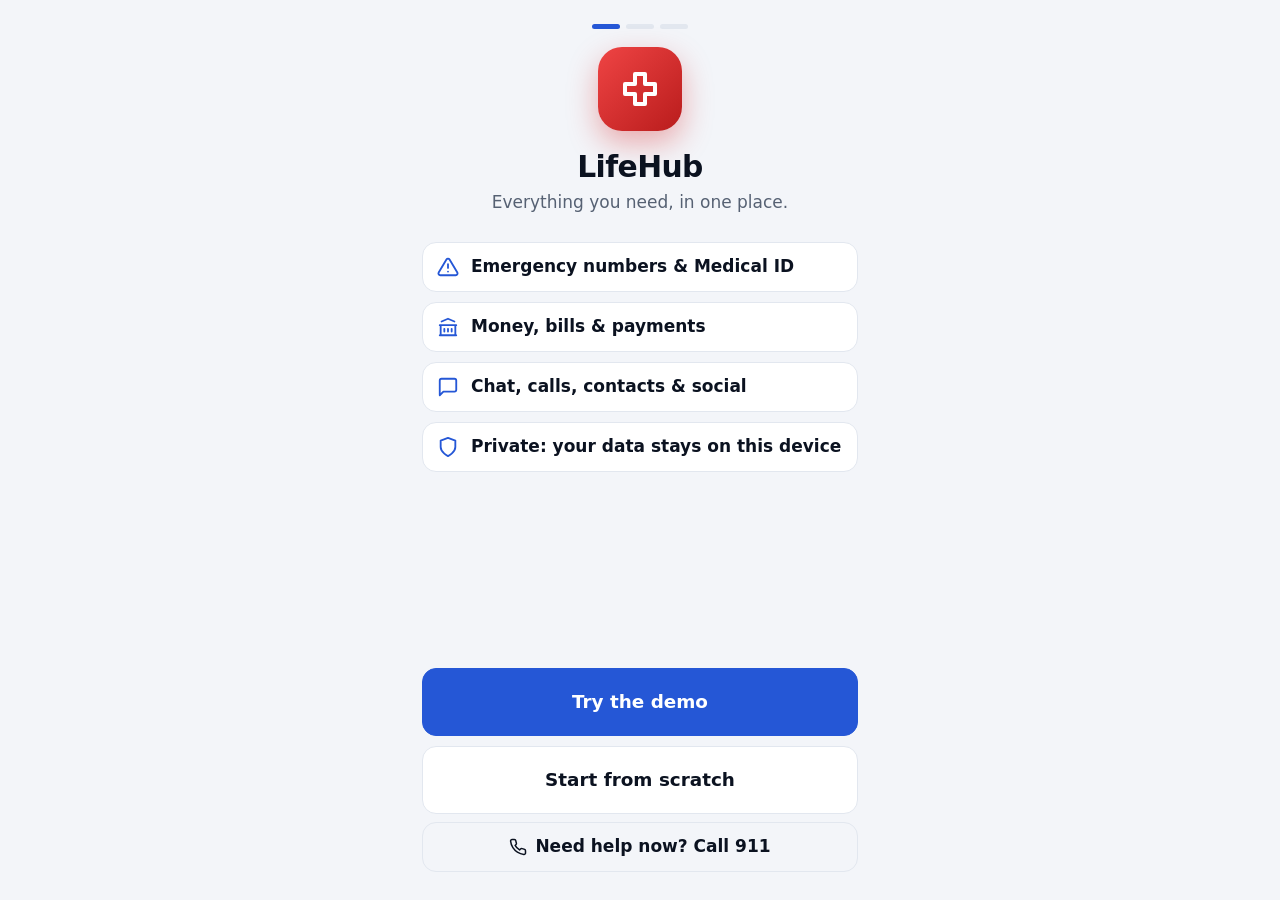
==== commit 0f201f3e: "Make installed copies pick up a new version on their own. The app shell is no longer served cache-fi" ====
--- a/index.html
+++ b/index.html
@@ -22,7 +22,7 @@
 <script src="safety.js"></script>
 <script src="app.js"></script>
 <script>
-if ('serviceWorker' in navigator && /^https?:$/.test(location.protocol)) addEventListener('load', function () { navigator.serviceWorker.register('./sw.js', { scope: './' }).catch(function () {}); });
+if ('serviceWorker' in navigator && /^https?:$/.test(location.protocol)) navigator.serviceWorker.register('./sw.js', { scope: './', updateViaCache: 'none' }).catch(function () {});
 </script>
 </body>
 </html>
--- a/styles.css
+++ b/styles.css
@@ -79,6 +79,20 @@
 .btn.ghost{background:transparent}
 .btn.danger{color:var(--red)}
 .btn.full{width:100%}
+.who{display:flex;align-items:center;gap:10px;min-width:0;flex:1;background:none;border:0;padding:0;color:inherit;text-align:start}
+.who .hello{min-width:0}
+.who .hello small,.who .hello b{display:block}
+.who .hello b{overflow:hidden;text-overflow:ellipsis;white-space:nowrap}
+.pav{display:grid;place-items:center;border-radius:50%;color:#fff;font-weight:750;flex:none;line-height:1}
+.colours{display:flex;gap:8px;flex-wrap:wrap;margin-top:6px}
+.colours button{width:36px;height:36px;border-radius:50%;border:3px solid transparent;padding:0}
+.colours button.on{border-color:var(--text)}
+.reckey{font-family:ui-monospace,SFMono-Regular,Menlo,Consolas,monospace;font-size:1.15rem;font-weight:750;letter-spacing:.04em;text-align:center;padding:14px 10px;border-radius:14px;background:var(--card);border:1px dashed var(--line);user-select:all}
+.recactions{display:flex;flex-direction:column;gap:8px;margin:12px 0}
+.onb .choice{display:flex;flex-direction:column;gap:10px}
+.onb .choice .btn{min-height:68px;font-size:1.08rem}
+.demobar{display:flex;align-items:center;justify-content:space-between;gap:10px;width:100%;margin:0 0 12px;padding:10px 12px;border-radius:14px;border:1px dashed var(--line);background:var(--card);color:var(--muted);font-size:.9rem;text-align:start}
+.demobar b{color:var(--primary);font-weight:750}
 .btn.sm{min-height:38px;padding:0 12px;font-size:.88rem;border-radius:11px}
 .btn:disabled{opacity:.5}
 .row{display:flex;align-items:center} .gap{gap:10px} .wrap{flex-wrap:wrap} .between{justify-content:space-between}
@@ -322,6 +336,26 @@
 .clash h3{color:var(--amber)}
 .clash-row{padding:8px 0;border-top:1px solid color-mix(in srgb,var(--amber) 28%,transparent)}
 .clash-row:first-of-type{border-top:0}
+.kind-filters{display:flex;flex-wrap:wrap;gap:6px;margin:0 0 12px}
+.clash-banner{width:100%;text-align:start;border:1px solid color-mix(in srgb,var(--amber) 45%,var(--line));background:var(--amber-soft);color:var(--amber);border-radius:14px;padding:10px 12px;font-weight:800;margin:0 0 12px}
+.kind-btn{border:1px solid var(--line);background:var(--card);border-radius:999px;padding:6px 10px;font-weight:700;font-size:.82rem;color:var(--muted)}
+.kind-btn.on{color:var(--text);box-shadow:inset 0 0 0 2px var(--k,var(--primary))}
+.week-board{display:grid;grid-template-columns:repeat(7,minmax(0,1fr));gap:4px;margin-bottom:12px}
+.week-col{min-height:96px;border:1px solid var(--line);border-radius:12px;background:var(--card);padding:4px 2px;display:flex;flex-direction:column;gap:2px;align-items:stretch;text-align:start}
+.week-col b{font-size:.68rem;color:var(--muted);text-align:center}
+.week-col>span{text-align:center;font-weight:800}
+.week-col i{display:block;overflow:hidden;text-overflow:ellipsis;white-space:nowrap;font-style:normal;font-size:.62rem;color:#fff;border-radius:4px;padding:1px 3px}
+.week-col em{font-style:normal;font-weight:800;color:var(--amber);font-size:.7rem;text-align:center}
+.week-col.on{background:var(--primary-soft)}
+.week-col.today{box-shadow:inset 0 0 0 2px var(--primary)}
+.day-board{display:flex;flex-direction:column;gap:2px}
+.day-hour{display:grid;grid-template-columns:4.5rem 1fr;gap:6px;align-items:start}
+.day-hour>span{font-size:.75rem;color:var(--muted);padding-top:8px}
+.clash-row.ignored{opacity:.72}
+.clash-row.ignored b{font-weight:600}
+.clash-dot{display:inline-grid;place-items:center;min-width:16px;height:16px;border-radius:99px;background:var(--amber);color:#3b2600;font-size:.7rem;font-weight:800;font-style:normal}
+.clash-dot.soft,.week-col em.soft{background:transparent;color:var(--muted);border:1px solid var(--line);box-shadow:none}
+.cal-day .n{display:flex;align-items:center;gap:2px}
 .days{display:grid;grid-template-columns:repeat(7,1fr);gap:6px;margin:8px 0 12px}
 .days button{min-height:48px;border-radius:12px;border:1.5px solid var(--line);background:var(--card);font-weight:800}
 .days button.on{background:var(--primary);color:#fff;border-color:var(--primary)}
